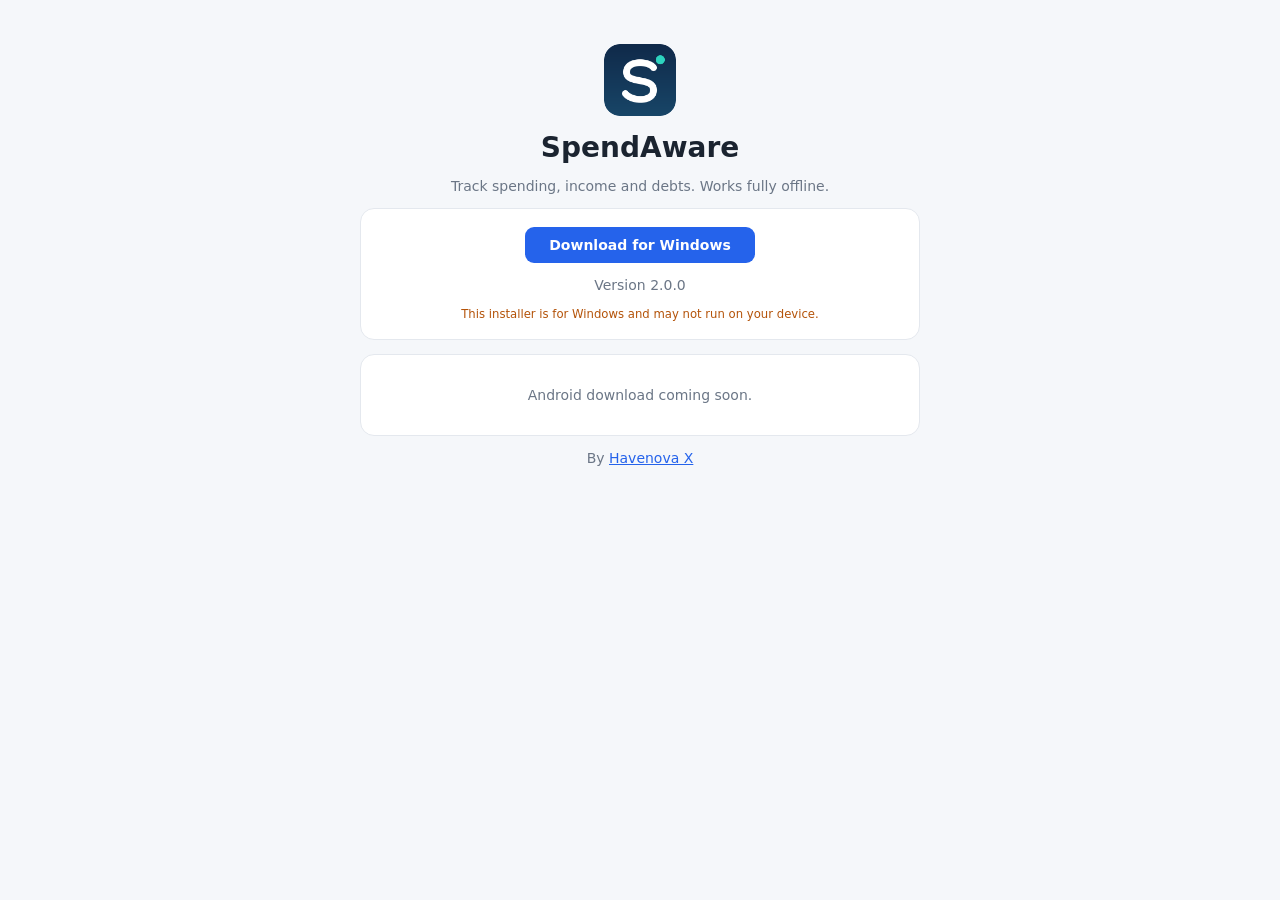
==== index.html @ 2018c2ad "Add files via upload" ====
<!doctype html><html lang="en"><meta charset="utf-8"><meta name="viewport" content="width=device-width,initial-scale=1"><title>SpendAware</title><link rel="icon" href="icon.png">
<style>body{margin:0;font:14px system-ui,"Segoe UI",sans-serif;background:#f5f7fa;color:#1b2430}main{max-width:560px;margin:0 auto;padding:44px 20px;text-align:center}img{width:72px;border-radius:16px}h1{margin:12px 0 4px}p{color:#6b7686}.c{background:#fff;border:1px solid #e4e8ee;border-radius:14px;padding:18px;margin:14px 0}a{color:#2563eb}a.b{display:inline-block;background:#2563eb;color:#fff;text-decoration:none;padding:10px 24px;border-radius:9px;font-weight:600}a.s{padding:6px 14px;font-size:12px;background:#fff;color:#1b2430;border:1px solid #e4e8ee}small{display:block;margin-top:8px;color:#b45309}</style>
<main><img src="icon.png" alt=""><h1>SpendAware</h1><p>Track spending, income and debts. Works fully offline.</p><div id="d"></div><p>By <a href="https://Havenovax.name.ng">Havenova X</a></p></main>
<script>(async()=>{const and=/Android/i.test(navigator.userAgent),win=/Windows/i.test(navigator.userAgent);let L={};try{L=await(await fetch('latest.json')).json()}catch(e){}let M={};try{M=await(await fetch('mobile.json')).json()}catch(e){}
const pc=L.url?`<a class="b ${and?'s':''}" href="${L.url}">Download for Windows</a><p>Version ${L.version}</p>${and?'<small>This is a PC installer and may not work on your phone.</small>':win?'':'<small>This installer is for Windows and may not run on your device.</small>'}`:'<p>Windows download coming soon.</p>';
const an=M.url?`<a class="b ${and?'':'s'}" href="${M.url}">Download for Android</a><p>Version ${M.version}</p>${and?'':'<small>This is an Android app and will not run on a PC.</small>'}`:'<p>Android download coming soon.</p>';
d.innerHTML=and?`<div class="c">${an}</div><div class="c">${pc}</div>`:`<div class="c">${pc}</div><div class="c">${an}</div>`})()</script></html>
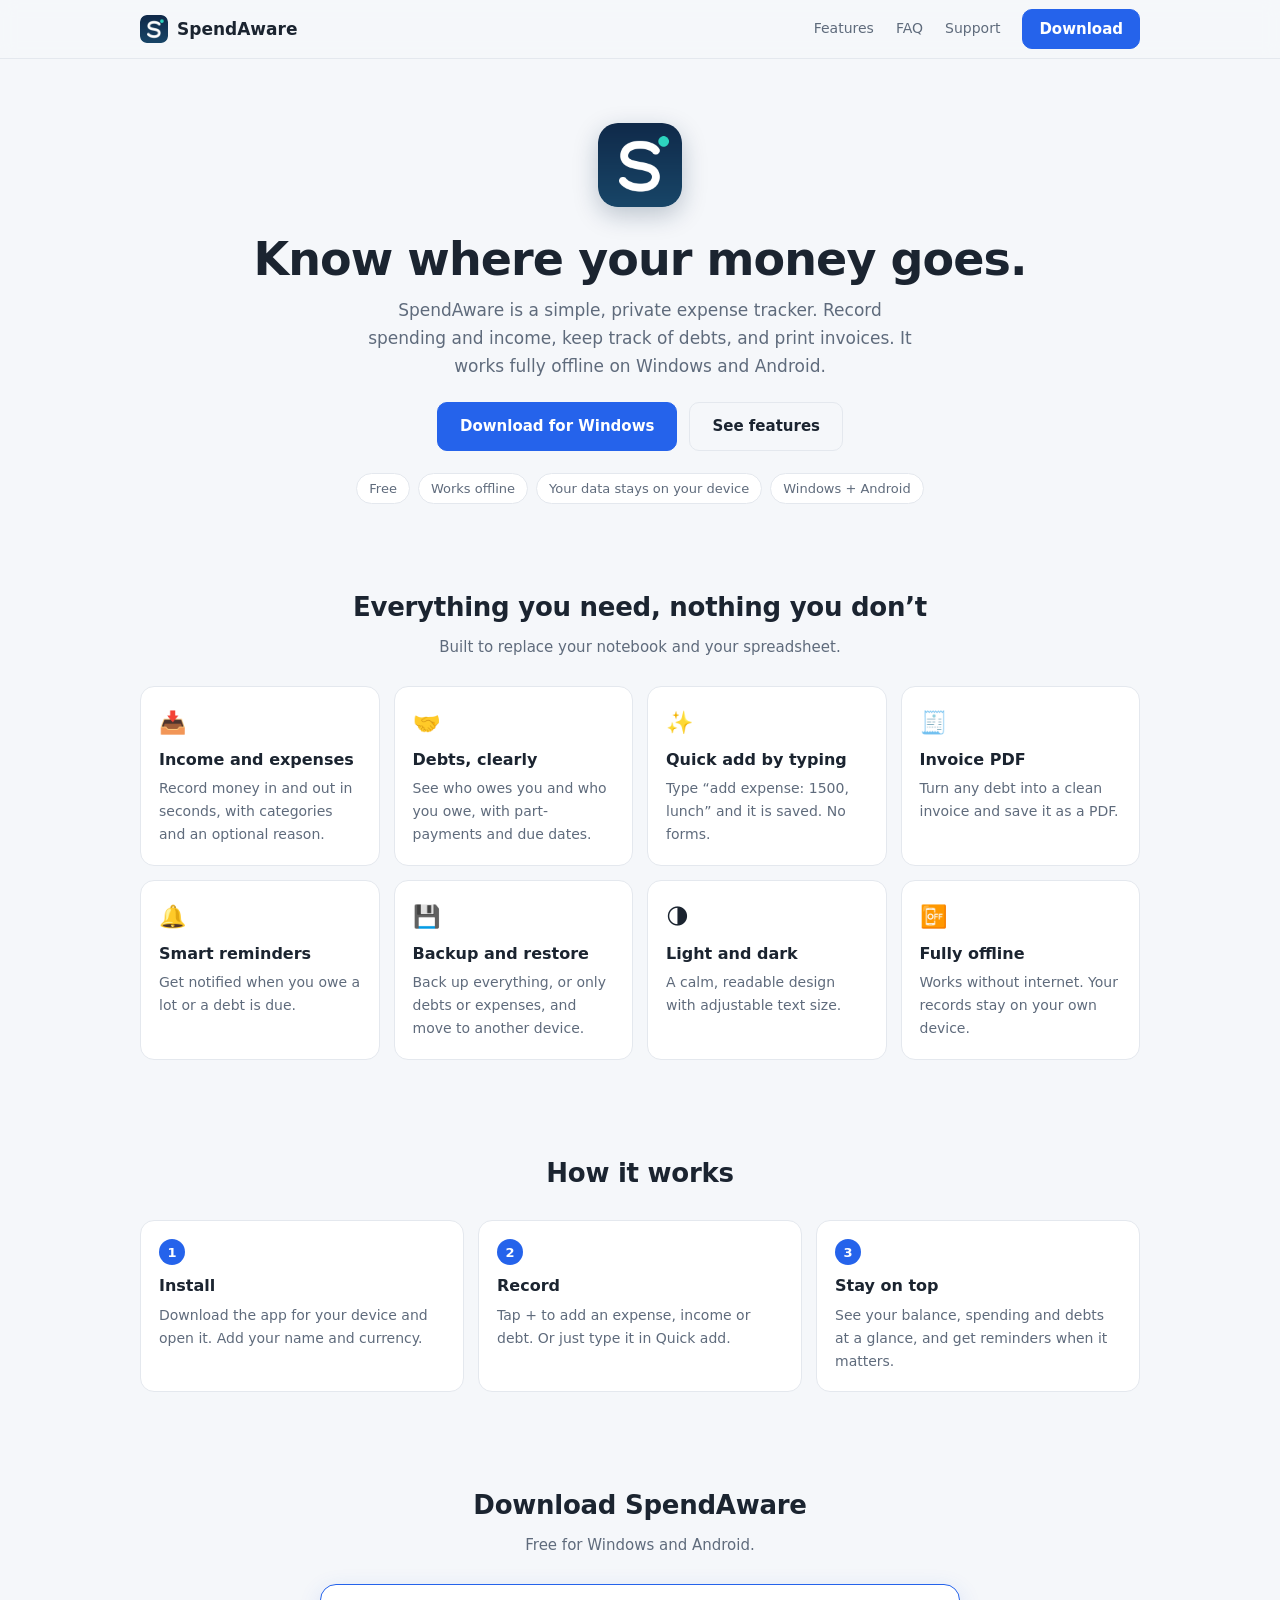
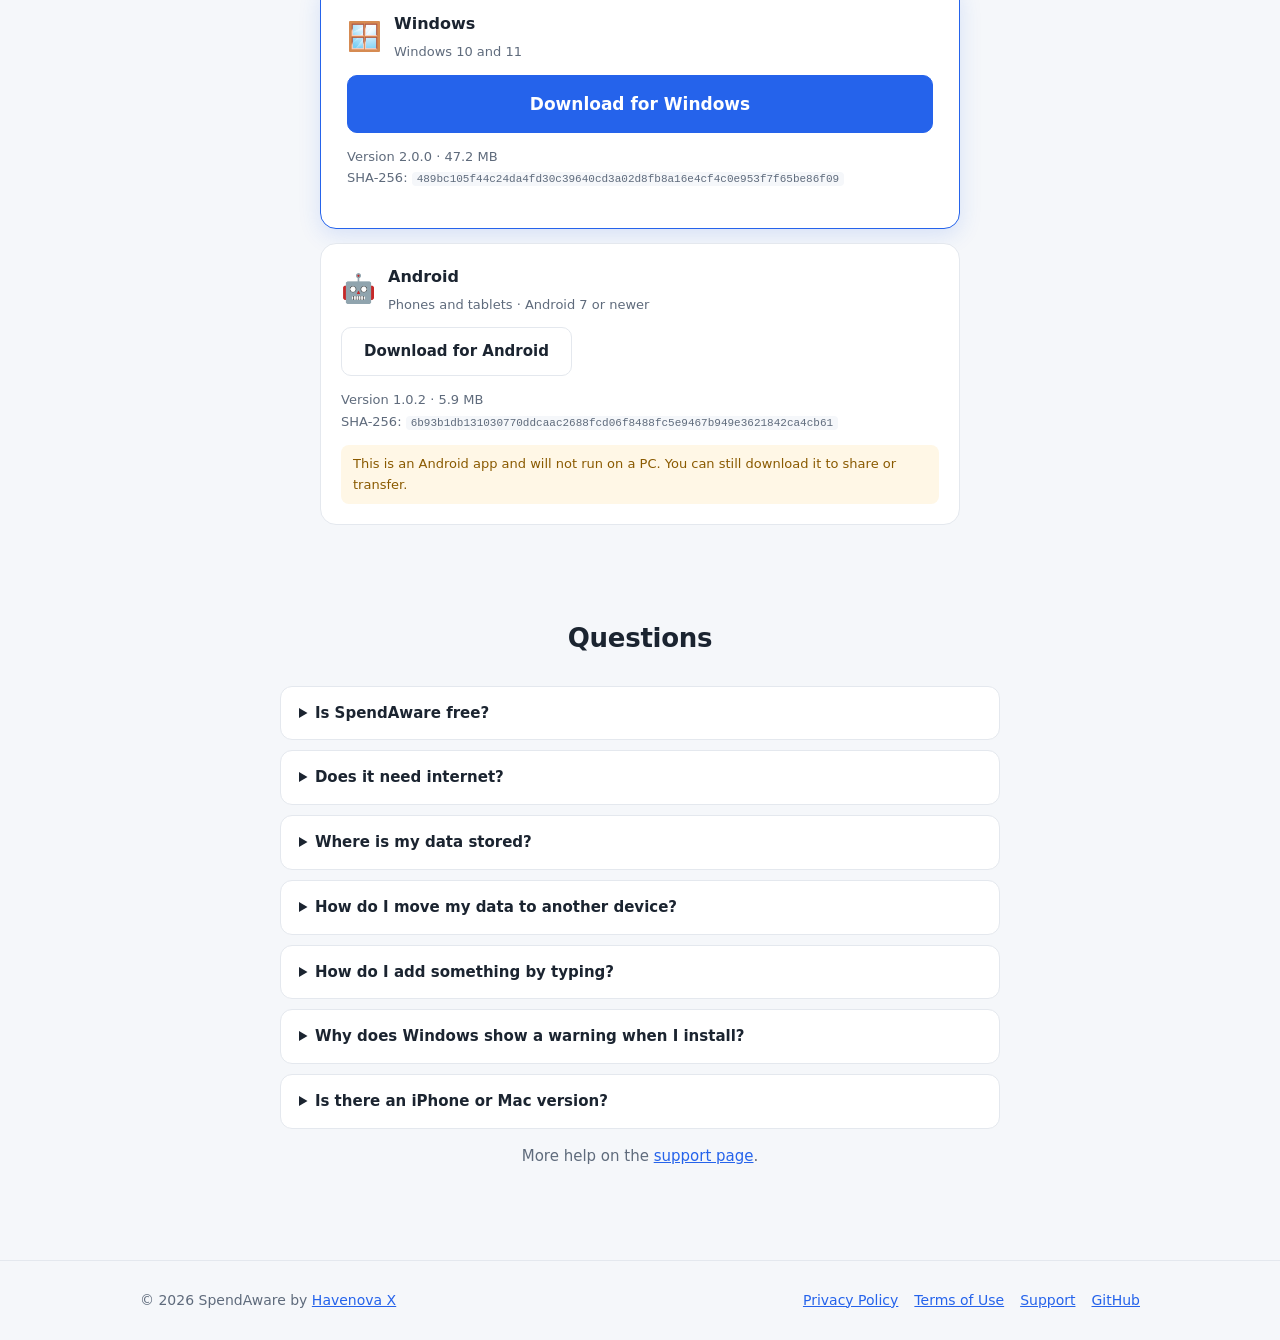
==== commit 4dd1b21f: "Add files via upload" ====
--- a/index.html
+++ b/index.html
@@ -1,7 +1,21 @@
-<!doctype html><html lang="en"><meta charset="utf-8"><meta name="viewport" content="width=device-width,initial-scale=1"><title>SpendAware</title><link rel="icon" href="icon.png">
-<style>body{margin:0;font:14px system-ui,"Segoe UI",sans-serif;background:#f5f7fa;color:#1b2430}main{max-width:560px;margin:0 auto;padding:44px 20px;text-align:center}img{width:72px;border-radius:16px}h1{margin:12px 0 4px}p{color:#6b7686}.c{background:#fff;border:1px solid #e4e8ee;border-radius:14px;padding:18px;margin:14px 0}a{color:#2563eb}a.b{display:inline-block;background:#2563eb;color:#fff;text-decoration:none;padding:10px 24px;border-radius:9px;font-weight:600}a.s{padding:6px 14px;font-size:12px;background:#fff;color:#1b2430;border:1px solid #e4e8ee}small{display:block;margin-top:8px;color:#b45309}</style>
-<main><img src="icon.png" alt=""><h1>SpendAware</h1><p>Track spending, income and debts. Works fully offline.</p><div id="d"></div><p>By <a href="https://Havenovax.name.ng">Havenova X</a></p></main>
-<script>(async()=>{const and=/Android/i.test(navigator.userAgent),win=/Windows/i.test(navigator.userAgent);let L={};try{L=await(await fetch('latest.json')).json()}catch(e){}let M={};try{M=await(await fetch('mobile.json')).json()}catch(e){}
-const pc=L.url?`<a class="b ${and?'s':''}" href="${L.url}">Download for Windows</a><p>Version ${L.version}</p>${and?'<small>This is a PC installer and may not work on your phone.</small>':win?'':'<small>This installer is for Windows and may not run on your device.</small>'}`:'<p>Windows download coming soon.</p>';
-const an=M.url?`<a class="b ${and?'':'s'}" href="${M.url}">Download for Android</a><p>Version ${M.version}</p>${and?'':'<small>This is an Android app and will not run on a PC.</small>'}`:'<p>Android download coming soon.</p>';
-d.innerHTML=and?`<div class="c">${an}</div><div class="c">${pc}</div>`:`<div class="c">${pc}</div><div class="c">${an}</div>`})()</script></html>
+<!doctype html>
+<html lang="en"><head><meta charset="utf-8"><meta name="viewport" content="width=device-width,initial-scale=1">
+<title>SpendAware: Simple Offline Expense and Debt Tracker for Windows and Android</title><meta name="description" content="SpendAware is a free, private expense tracker with debts, income, invoices and reminders. Works fully offline on Windows and Android."><link rel="canonical" href="https://havenova-x.github.io/spendaware/">
+<meta name="robots" content="index,follow"><meta name="theme-color" content="#102a4a"><meta name="author" content="Havenova X">
+<meta property="og:type" content="website"><meta property="og:site_name" content="SpendAware"><meta property="og:title" content="SpendAware: Simple Offline Expense and Debt Tracker for Windows and Android"><meta property="og:description" content="SpendAware is a free, private expense tracker with debts, income, invoices and reminders. Works fully offline on Windows and Android."><meta property="og:url" content="https://havenova-x.github.io/spendaware/"><meta property="og:image" content="https://havenova-x.github.io/spendaware/og.png"><meta property="og:image:width" content="1200"><meta property="og:image:height" content="630">
+<meta name="twitter:card" content="summary_large_image"><meta name="twitter:title" content="SpendAware: Simple Offline Expense and Debt Tracker for Windows and Android"><meta name="twitter:description" content="SpendAware is a free, private expense tracker with debts, income, invoices and reminders. Works fully offline on Windows and Android."><meta name="twitter:image" content="https://havenova-x.github.io/spendaware/og.png">
+<link rel="icon" href="favicon.svg" type="image/svg+xml"><link rel="icon" href="favicon.ico" sizes="any"><link rel="apple-touch-icon" href="apple-touch-icon.png"><link rel="manifest" href="site.webmanifest"><link rel="stylesheet" href="style.css"><script type="application/ld+json">{"@context": "https://schema.org", "@type": "SoftwareApplication", "name": "SpendAware", "applicationCategory": "FinanceApplication", "operatingSystem": "Windows, Android", "description": "Offline expense, income and debt tracker.", "offers": {"@type": "Offer", "price": "0", "priceCurrency": "USD"}, "publisher": {"@type": "Organization", "name": "Havenova X", "url": "https://Havenovax.name.ng"}, "url": "https://havenova-x.github.io/spendaware/"}</script></head><body>
+<header><div class="w nv"><a class="lg" href="./"><img src="icon.png" alt="">SpendAware</a><a class="l h" href="./#features">Features</a><a class="l h" href="./#faq">FAQ</a><a class="l h" href="support.html">Support</a><a class="btn" style="padding:7px 16px" href="./#download">Download</a></div></header>
+<main><div class="w hero"><img src="icon.png" alt="SpendAware logo"><h1>Know where your money goes.</h1><p>SpendAware is a simple, private expense tracker. Record spending and income, keep track of debts, and print invoices. It works fully offline on Windows and Android.</p><div class="cta"><a class="btn" id="hb" href="#download">Download free</a><a class="btn sec" href="#features">See features</a></div><div class="pills"><span>Free</span><span>Works offline</span><span>Your data stays on your device</span><span>Windows + Android</span></div></div>
+<section id="features"><div class="w"><div class="hd"><h2>Everything you need, nothing you don’t</h2><div class="m">Built to replace your notebook and your spreadsheet.</div></div><div class="g"><div class="c"><div class="i">📥</div><h3>Income and expenses</h3><p>Record money in and out in seconds, with categories and an optional reason.</p></div><div class="c"><div class="i">🤝</div><h3>Debts, clearly</h3><p>See who owes you and who you owe, with part-payments and due dates.</p></div><div class="c"><div class="i">✨</div><h3>Quick add by typing</h3><p>Type “add expense: 1500, lunch” and it is saved. No forms.</p></div><div class="c"><div class="i">🧾</div><h3>Invoice PDF</h3><p>Turn any debt into a clean invoice and save it as a PDF.</p></div><div class="c"><div class="i">🔔</div><h3>Smart reminders</h3><p>Get notified when you owe a lot or a debt is due.</p></div><div class="c"><div class="i">💾</div><h3>Backup and restore</h3><p>Back up everything, or only debts or expenses, and move to another device.</p></div><div class="c"><div class="i">🌗</div><h3>Light and dark</h3><p>A calm, readable design with adjustable text size.</p></div><div class="c"><div class="i">📴</div><h3>Fully offline</h3><p>Works without internet. Your records stay on your own device.</p></div></div></div></section>
+<section><div class="w"><div class="hd"><h2>How it works</h2></div><div class="g st"><div class="c"><h3>Install</h3><p>Download the app for your device and open it. Add your name and currency.</p></div><div class="c"><h3>Record</h3><p>Tap + to add an expense, income or debt. Or just type it in Quick add.</p></div><div class="c"><h3>Stay on top</h3><p>See your balance, spending and debts at a glance, and get reminders when it matters.</p></div></div></div></section>
+<section id="download"><div class="w"><div class="hd"><h2>Download SpendAware</h2><div class="m">Free for Windows and Android.</div></div><div class="dls" id="d"><div class="dl"><p class="m">Loading downloads…</p></div></div></div></section>
+<section id="faq"><div class="w" style="max-width:760px"><div class="hd"><h2>Questions</h2></div><details><summary>Is SpendAware free?</summary><p>Yes. You can download and use SpendAware for free on Windows and Android.</p></details><details><summary>Does it need internet?</summary><p>No. Everything works offline. The app only goes online briefly to check for announcements.</p></details><details><summary>Where is my data stored?</summary><p>Only on your own phone or PC. We do not have an account system and cannot see your records.</p></details><details><summary>How do I move my data to another device?</summary><p>Open Settings, choose Backup, and save the .spendaware file. On the other device, open that file or choose Restore.</p></details><details><summary>How do I add something by typing?</summary><p>Open Quick add and type, for example: add expense: 1000, lunch. You can also use add income, add debt or add owe. The reason is optional.</p></details><details><summary>Why does Windows show a warning when I install?</summary><p>New apps without a paid certificate can trigger SmartScreen. Choose More info, then Run anyway. You can verify the download with the SHA-256 code shown in the download section.</p></details><details><summary>Is there an iPhone or Mac version?</summary><p>Not yet. SpendAware is available for Windows and Android.</p></details><p class="m" style="text-align:center">More help on the <a href="support.html">support page</a>.</p></div></section></main><script>(async()=>{const g=async u=>{try{return await(await fetch(u,{cache:'no-store'})).json()}catch(e){return{}}};
+const[L,M]=await Promise.all([g('latest.json'),g('mobile.json')]);const ua=navigator.userAgent,an=/Android/i.test(ua),ios=/iPhone|iPad|iPod/i.test(ua),win=/Windows/i.test(ua),mac=/Macintosh/i.test(ua)&&!ios;
+const mb=n=>n?' · '+(n/1048576).toFixed(1)+' MB':'';
+const card=(ic,t,sub,o,bt,warn,big)=>`<div class="dl ${big?'big':''}"><div class="dh"><span class="di">${ic}</span><div><h3>${t}</h3><div class="m sm">${sub}</div></div></div>${o.url?`<a class="btn ${big?'':'sec'}" href="${o.url}">${bt}</a><p class="m sm">Version ${o.version}${mb(o.size)}${o.sha256?`<br>SHA-256: <code>${o.sha256}</code>`:''}</p>`:'<p class="m">Coming soon.</p>'}${warn?`<div class="warn">${warn}</div>`:''}</div>`;
+const A=card('🤖','Android','Phones and tablets · Android 7 or newer',M,'Download for Android',an?'':'This is an Android app and will not run on a PC. You can still download it to share or transfer.',an);
+const P=card('🪟','Windows','Windows 10 and 11',L,'Download for Windows',(an||ios||mac)?'This installer is for Windows PCs and will not run on your '+(an?'phone':mac?'Mac':'device')+'. You can still download it for later.':'',!an);
+d.innerHTML=an?A+P:P+A+(ios?'<div class="warn">iPhone and iPad are not supported yet.</div>':'');
+const b=document.getElementById('hb'),u=an?M.url:L.url;if(u){b.href=u;b.textContent=an?'Download for Android':'Download for Windows'}})()</script>
+<footer><div class="w ft"><div>© 2026 SpendAware by <a href="https://Havenovax.name.ng" rel="noopener">Havenova X</a></div><nav><a href="privacy.html">Privacy Policy</a><a href="terms.html">Terms of Use</a><a href="support.html">Support</a><a href="https://github.com/Havenova-x/spendaware" rel="noopener">GitHub</a></nav></div></footer></body></html>
--- a/style.css
+++ b/style.css
@@ -0,0 +1,22 @@
+*{box-sizing:border-box}html{scroll-behavior:smooth}:root{--bg:#f5f7fa;--card:#fff;--tx:#1b2430;--mut:#5f6b7c;--bd:#e4e8ee;--ac:#2563eb;--nv:#102a4a;--tl:#0d9488}
+@media(prefers-color-scheme:dark){:root{--bg:#0f141b;--card:#171e28;--tx:#e6ebf2;--mut:#9aa6b8;--bd:#263142;--ac:#5b8cff}}
+body{margin:0;font:15px/1.65 Inter,"Segoe UI",system-ui,-apple-system,Roboto,sans-serif;background:var(--bg);color:var(--tx)}
+a{color:var(--ac)}.w{max-width:1040px;margin:0 auto;padding:0 20px}
+header{position:sticky;top:0;z-index:9;background:color-mix(in srgb,var(--bg) 88%,transparent);backdrop-filter:blur(8px);border-bottom:1px solid var(--bd)}
+.nv{display:flex;align-items:center;gap:22px;height:58px}.lg{display:flex;align-items:center;gap:9px;font-weight:700;font-size:17px;color:var(--tx);text-decoration:none;margin-right:auto}.lg img{width:28px;height:28px;border-radius:7px}
+.nv a.l{color:var(--mut);text-decoration:none;font-size:14px}.nv a.l:hover{color:var(--tx)}
+.btn{display:inline-block;background:var(--ac);color:#fff;text-decoration:none;font-weight:600;padding:11px 22px;border-radius:10px;border:1px solid var(--ac)}.btn.sec{background:transparent;color:var(--tx);border-color:var(--bd)}.btn:hover{filter:brightness(.95)}
+.hero{text-align:center;padding:64px 0 36px}.hero img{width:84px;height:84px;border-radius:20px;box-shadow:0 8px 24px rgba(16,42,74,.25)}
+h1{font-size:clamp(28px,5vw,46px);line-height:1.15;margin:18px 0 10px;letter-spacing:-.02em}h2{font-size:26px;margin:0 0 6px;letter-spacing:-.01em}h3{margin:0 0 4px;font-size:16px}
+.m{color:var(--mut)}.sm{font-size:13px}.hero p{max-width:560px;margin:0 auto 22px;color:var(--mut);font-size:17px}.cta{display:flex;gap:12px;justify-content:center;flex-wrap:wrap}
+.pills{display:flex;gap:8px;justify-content:center;flex-wrap:wrap;margin-top:22px}.pills span{font-size:13px;background:var(--card);border:1px solid var(--bd);border-radius:20px;padding:4px 12px;color:var(--mut)}
+section{padding:46px 0}.hd{text-align:center;margin-bottom:26px}
+.g{display:grid;grid-template-columns:repeat(auto-fit,minmax(230px,1fr));gap:14px}.c{background:var(--card);border:1px solid var(--bd);border-radius:14px;padding:18px}.c .i{font-size:22px;margin-bottom:6px}.c p{margin:0;color:var(--mut);font-size:14px}
+.st{counter-reset:s}.st .c:before{counter-increment:s;content:counter(s);display:inline-grid;place-items:center;width:26px;height:26px;border-radius:50%;background:var(--ac);color:#fff;font-weight:700;font-size:13px;margin-bottom:8px}
+.dls{display:flex;flex-direction:column;gap:14px;max-width:640px;margin:0 auto}.dl{background:var(--card);border:1px solid var(--bd);border-radius:16px;padding:20px}.dl.big{border-color:var(--ac);box-shadow:0 6px 22px rgba(37,99,235,.15);padding:26px}.dl.big .btn{font-size:17px;padding:14px 30px;display:block;text-align:center}
+.dh{display:flex;gap:12px;align-items:center;margin-bottom:12px}.di{font-size:28px}.warn{background:#fff7e6;color:#8a5a00;border-radius:8px;padding:8px 12px;font-size:13px;margin:12px 0 0}
+code{font-size:11px;word-break:break-all;background:var(--bg);padding:1px 5px;border-radius:4px}
+details{background:var(--card);border:1px solid var(--bd);border-radius:12px;padding:14px 18px;margin-bottom:10px}summary{cursor:pointer;font-weight:600}details p{margin:10px 0 0;color:var(--mut)}
+footer{border-top:1px solid var(--bd);padding:28px 0;margin-top:30px;color:var(--mut);font-size:14px}.ft{display:flex;gap:18px;flex-wrap:wrap;justify-content:space-between;align-items:center}.ft nav{display:flex;gap:16px;flex-wrap:wrap}
+.doc{max-width:760px;padding:40px 20px}.doc h1{font-size:34px}.doc h2{font-size:19px;margin:28px 0 6px}.doc li{margin-bottom:5px}
+@media(max-width:640px){.nv a.l.h{display:none}.hero{padding-top:40px}}
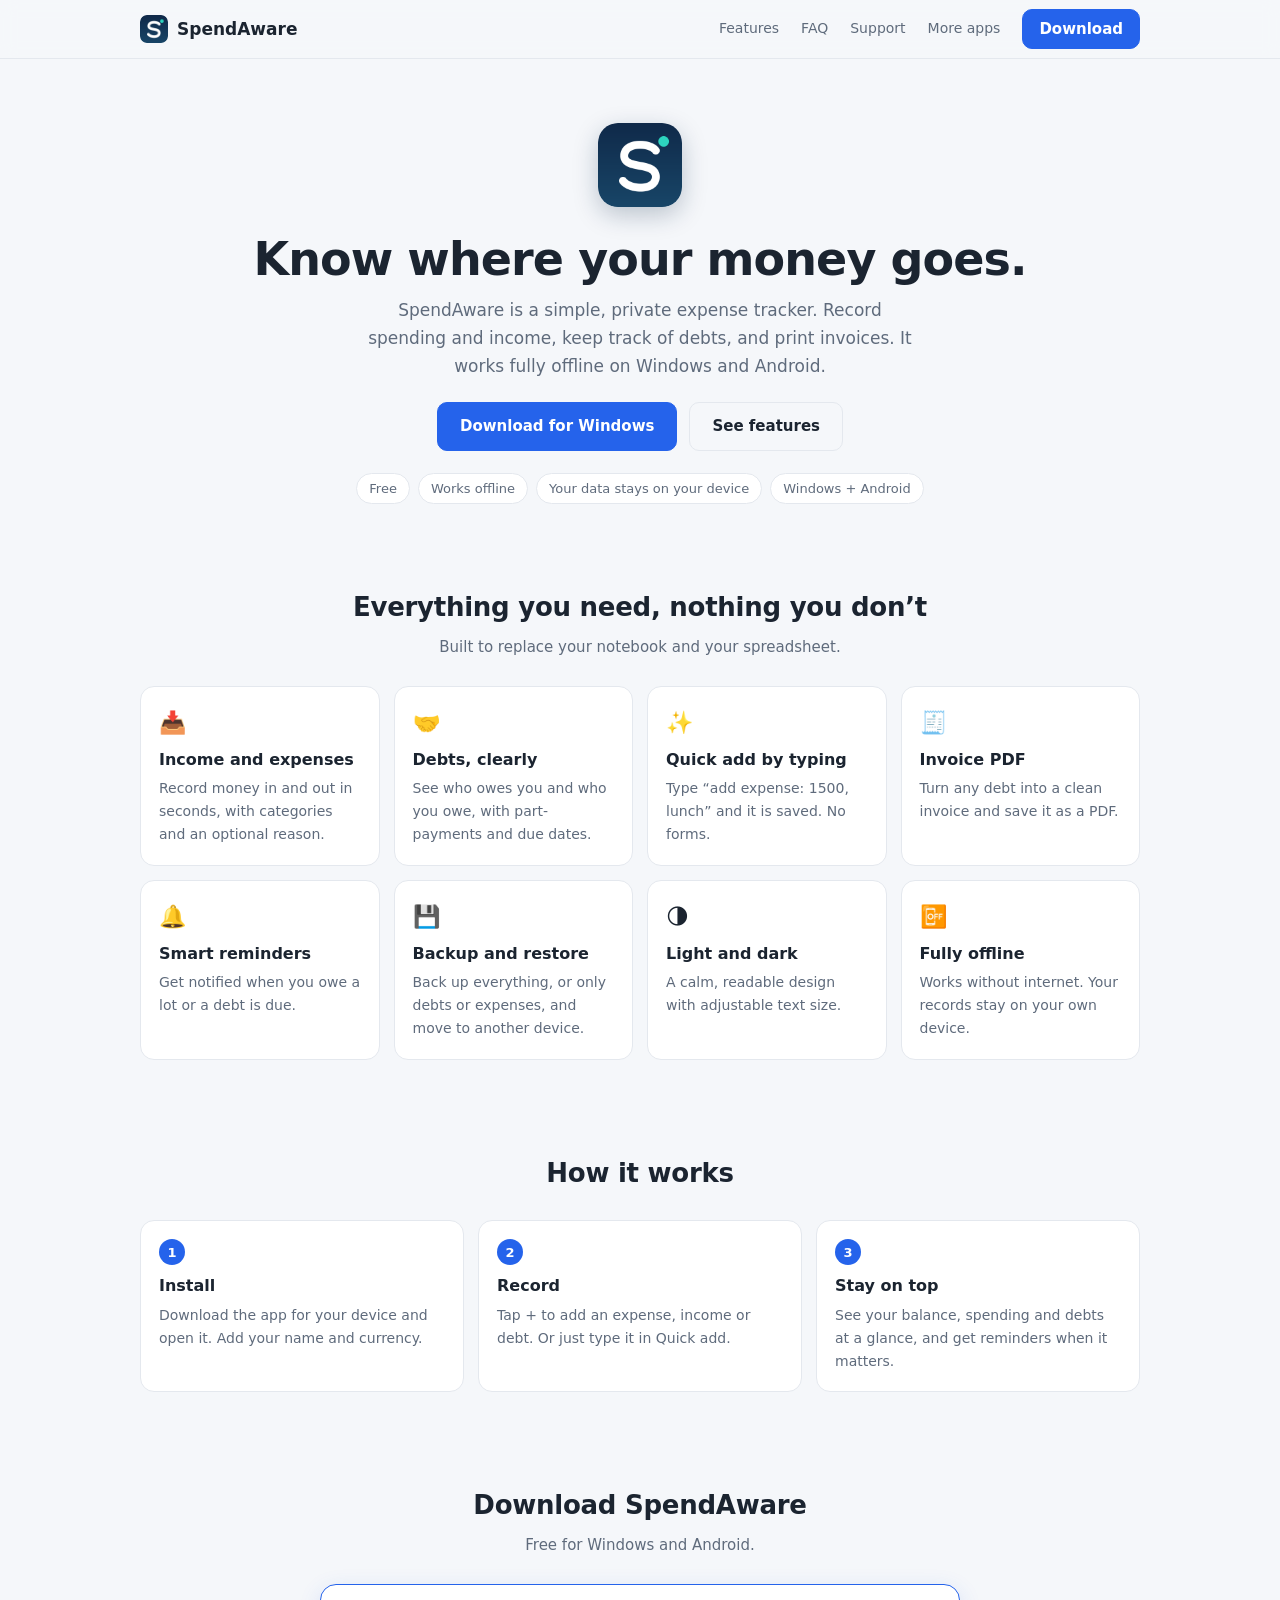
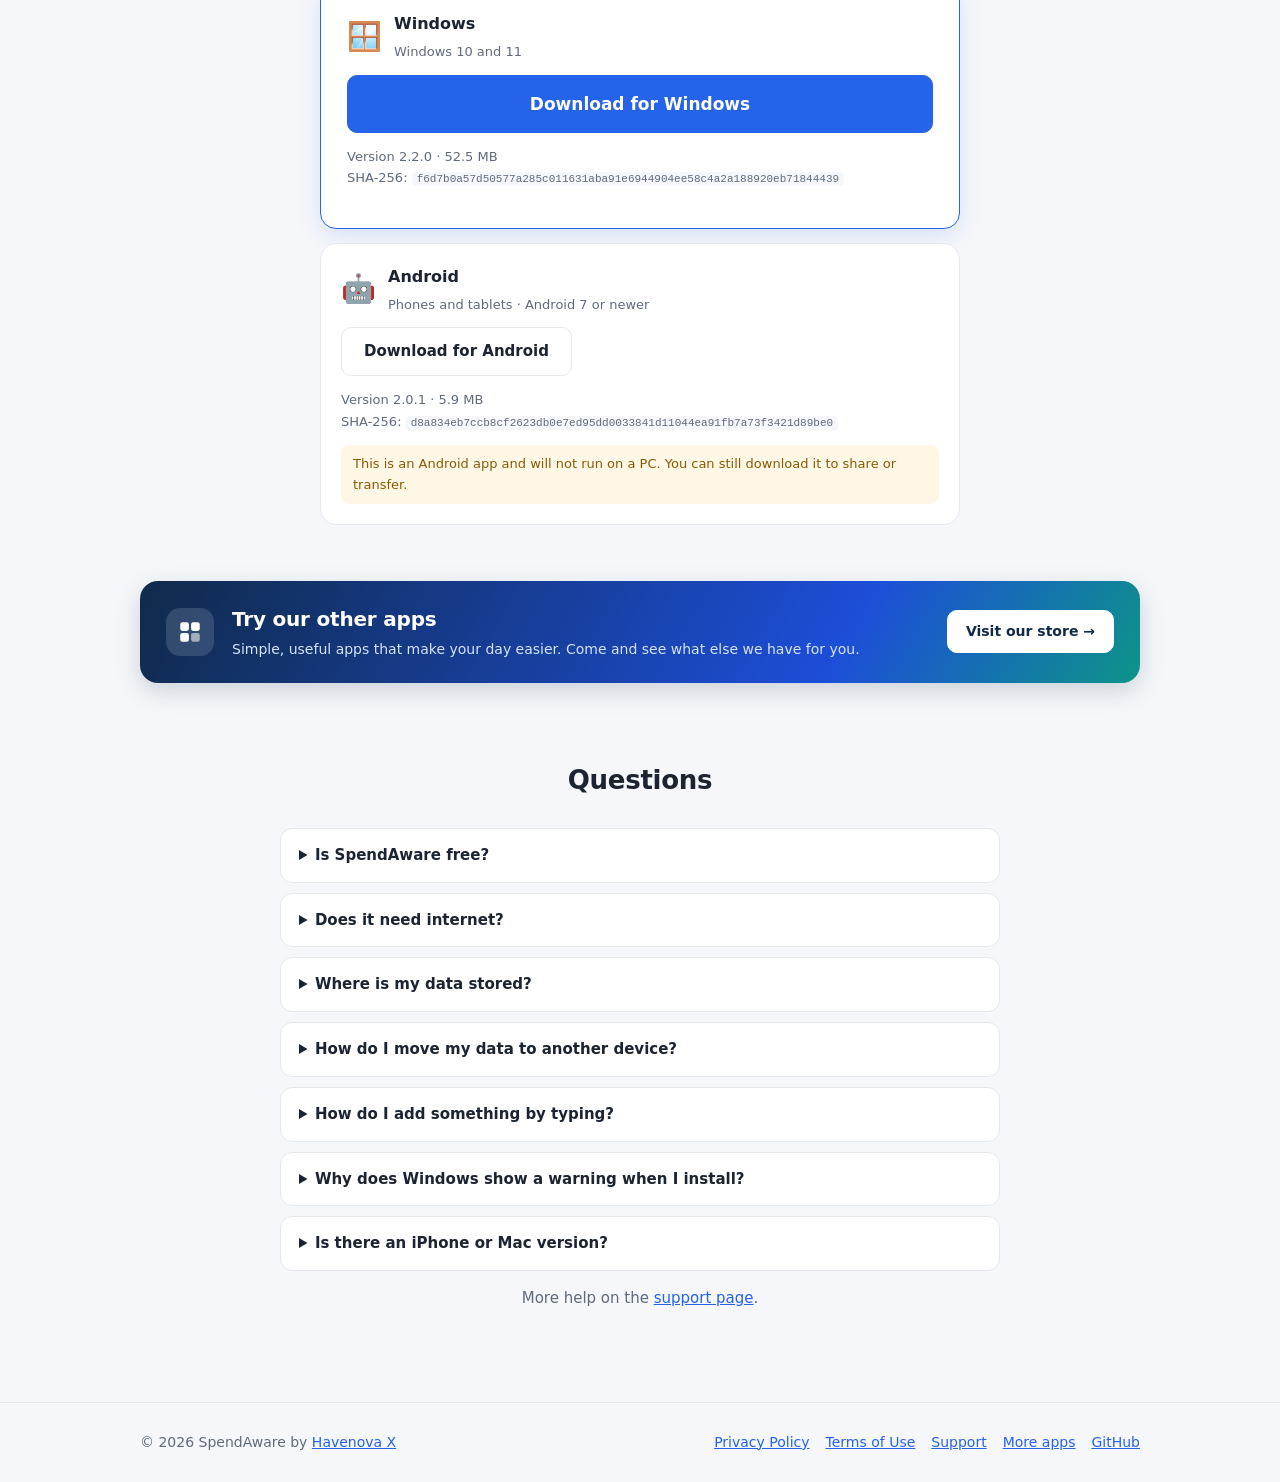
==== commit 61a3b104: "Add files via upload" ====
--- a/index.html
+++ b/index.html
@@ -5,12 +5,13 @@
 <meta property="og:type" content="website"><meta property="og:site_name" content="SpendAware"><meta property="og:title" content="SpendAware: Simple Offline Expense and Debt Tracker for Windows and Android"><meta property="og:description" content="SpendAware is a free, private expense tracker with debts, income, invoices and reminders. Works fully offline on Windows and Android."><meta property="og:url" content="https://havenova-x.github.io/spendaware/"><meta property="og:image" content="https://havenova-x.github.io/spendaware/og.png"><meta property="og:image:width" content="1200"><meta property="og:image:height" content="630">
 <meta name="twitter:card" content="summary_large_image"><meta name="twitter:title" content="SpendAware: Simple Offline Expense and Debt Tracker for Windows and Android"><meta name="twitter:description" content="SpendAware is a free, private expense tracker with debts, income, invoices and reminders. Works fully offline on Windows and Android."><meta name="twitter:image" content="https://havenova-x.github.io/spendaware/og.png">
 <link rel="icon" href="favicon.svg" type="image/svg+xml"><link rel="icon" href="favicon.ico" sizes="any"><link rel="apple-touch-icon" href="apple-touch-icon.png"><link rel="manifest" href="site.webmanifest"><link rel="stylesheet" href="style.css"><script type="application/ld+json">{"@context": "https://schema.org", "@type": "SoftwareApplication", "name": "SpendAware", "applicationCategory": "FinanceApplication", "operatingSystem": "Windows, Android", "description": "Offline expense, income and debt tracker.", "offers": {"@type": "Offer", "price": "0", "priceCurrency": "USD"}, "publisher": {"@type": "Organization", "name": "Havenova X", "url": "https://Havenovax.name.ng"}, "url": "https://havenova-x.github.io/spendaware/"}</script></head><body>
-<header><div class="w nv"><a class="lg" href="./"><img src="icon.png" alt="">SpendAware</a><a class="l h" href="./#features">Features</a><a class="l h" href="./#faq">FAQ</a><a class="l h" href="support.html">Support</a><a class="btn" style="padding:7px 16px" href="./#download">Download</a></div></header>
+<header><div class="w nv"><a class="lg" href="./"><img src="icon.png" alt="">SpendAware</a><a class="l h" href="./#features">Features</a><a class="l h" href="./#faq">FAQ</a><a class="l h" href="support.html">Support</a><a class="l h" href="https://www.havenovax.name.ng/store" rel="noopener">More apps</a><a class="btn" style="padding:7px 16px" href="./#download">Download</a></div></header>
 <main><div class="w hero"><img src="icon.png" alt="SpendAware logo"><h1>Know where your money goes.</h1><p>SpendAware is a simple, private expense tracker. Record spending and income, keep track of debts, and print invoices. It works fully offline on Windows and Android.</p><div class="cta"><a class="btn" id="hb" href="#download">Download free</a><a class="btn sec" href="#features">See features</a></div><div class="pills"><span>Free</span><span>Works offline</span><span>Your data stays on your device</span><span>Windows + Android</span></div></div>
 <section id="features"><div class="w"><div class="hd"><h2>Everything you need, nothing you don’t</h2><div class="m">Built to replace your notebook and your spreadsheet.</div></div><div class="g"><div class="c"><div class="i">📥</div><h3>Income and expenses</h3><p>Record money in and out in seconds, with categories and an optional reason.</p></div><div class="c"><div class="i">🤝</div><h3>Debts, clearly</h3><p>See who owes you and who you owe, with part-payments and due dates.</p></div><div class="c"><div class="i">✨</div><h3>Quick add by typing</h3><p>Type “add expense: 1500, lunch” and it is saved. No forms.</p></div><div class="c"><div class="i">🧾</div><h3>Invoice PDF</h3><p>Turn any debt into a clean invoice and save it as a PDF.</p></div><div class="c"><div class="i">🔔</div><h3>Smart reminders</h3><p>Get notified when you owe a lot or a debt is due.</p></div><div class="c"><div class="i">💾</div><h3>Backup and restore</h3><p>Back up everything, or only debts or expenses, and move to another device.</p></div><div class="c"><div class="i">🌗</div><h3>Light and dark</h3><p>A calm, readable design with adjustable text size.</p></div><div class="c"><div class="i">📴</div><h3>Fully offline</h3><p>Works without internet. Your records stay on your own device.</p></div></div></div></section>
 <section><div class="w"><div class="hd"><h2>How it works</h2></div><div class="g st"><div class="c"><h3>Install</h3><p>Download the app for your device and open it. Add your name and currency.</p></div><div class="c"><h3>Record</h3><p>Tap + to add an expense, income or debt. Or just type it in Quick add.</p></div><div class="c"><h3>Stay on top</h3><p>See your balance, spending and debts at a glance, and get reminders when it matters.</p></div></div></div></section>
 <section id="download"><div class="w"><div class="hd"><h2>Download SpendAware</h2><div class="m">Free for Windows and Android.</div></div><div class="dls" id="d"><div class="dl"><p class="m">Loading downloads…</p></div></div></div></section>
-<section id="faq"><div class="w" style="max-width:760px"><div class="hd"><h2>Questions</h2></div><details><summary>Is SpendAware free?</summary><p>Yes. You can download and use SpendAware for free on Windows and Android.</p></details><details><summary>Does it need internet?</summary><p>No. Everything works offline. The app only goes online briefly to check for announcements.</p></details><details><summary>Where is my data stored?</summary><p>Only on your own phone or PC. We do not have an account system and cannot see your records.</p></details><details><summary>How do I move my data to another device?</summary><p>Open Settings, choose Backup, and save the .spendaware file. On the other device, open that file or choose Restore.</p></details><details><summary>How do I add something by typing?</summary><p>Open Quick add and type, for example: add expense: 1000, lunch. You can also use add income, add debt or add owe. The reason is optional.</p></details><details><summary>Why does Windows show a warning when I install?</summary><p>New apps without a paid certificate can trigger SmartScreen. Choose More info, then Run anyway. You can verify the download with the SHA-256 code shown in the download section.</p></details><details><summary>Is there an iPhone or Mac version?</summary><p>Not yet. SpendAware is available for Windows and Android.</p></details><p class="m" style="text-align:center">More help on the <a href="support.html">support page</a>.</p></div></section></main><script>(async()=>{const g=async u=>{try{return await(await fetch(u,{cache:'no-store'})).json()}catch(e){return{}}};
+<section class="more-s"><div class="w"><div class="more"><div class="mi"><svg viewBox="0 0 24 24" width="26" height="26" fill="currentColor" aria-hidden="true"><rect x="3" y="3" width="8" height="8" rx="2"/><rect x="13" y="3" width="8" height="8" rx="2"/><rect x="3" y="13" width="8" height="8" rx="2"/><rect x="13" y="13" width="8" height="8" rx="2" opacity=".55"/></svg></div><div class="mt"><h2>Try our other apps</h2><p>Simple, useful apps that make your day easier. Come and see what else we have for you.</p></div><a class="btn sm" href="https://www.havenovax.name.ng/store" rel="noopener">Visit our store <span aria-hidden="true">→</span></a></div></div></section>
+<section id="faq"><div class="w" style="max-width:760px"><div class="hd"><h2>Questions</h2></div><details><summary>Is SpendAware free?</summary><p>Yes. SpendAware is free on Windows and Android. The Android app shows ads, and you can watch an optional short video to earn coins for extra tools.</p></details><details><summary>Does it need internet?</summary><p>No. Everything works offline. The app only goes online to check for announcements and, on Android, to load ads.</p></details><details><summary>Where is my data stored?</summary><p>Only on your own phone or PC. We do not have an account system and cannot see your records.</p></details><details><summary>How do I move my data to another device?</summary><p>Open Settings, choose Backup, and save the .spendaware file. On the other device, open that file or choose Restore.</p></details><details><summary>How do I add something by typing?</summary><p>Open Quick add and type, for example: add expense: 1000, lunch. You can also use add income, add debt or add owe. The reason is optional.</p></details><details><summary>Why does Windows show a warning when I install?</summary><p>New apps without a paid certificate can trigger SmartScreen. Choose More info, then Run anyway. You can verify the download with the SHA-256 code shown in the download section.</p></details><details><summary>Is there an iPhone or Mac version?</summary><p>Not yet. SpendAware is available for Windows and Android.</p></details><p class="m" style="text-align:center">More help on the <a href="support.html">support page</a>.</p></div></section></main><script>(async()=>{const g=async u=>{try{return await(await fetch(u,{cache:'no-store'})).json()}catch(e){return{}}};
 const[L,M]=await Promise.all([g('latest.json'),g('mobile.json')]);const ua=navigator.userAgent,an=/Android/i.test(ua),ios=/iPhone|iPad|iPod/i.test(ua),win=/Windows/i.test(ua),mac=/Macintosh/i.test(ua)&&!ios;
 const mb=n=>n?' · '+(n/1048576).toFixed(1)+' MB':'';
 const card=(ic,t,sub,o,bt,warn,big)=>`<div class="dl ${big?'big':''}"><div class="dh"><span class="di">${ic}</span><div><h3>${t}</h3><div class="m sm">${sub}</div></div></div>${o.url?`<a class="btn ${big?'':'sec'}" href="${o.url}">${bt}</a><p class="m sm">Version ${o.version}${mb(o.size)}${o.sha256?`<br>SHA-256: <code>${o.sha256}</code>`:''}</p>`:'<p class="m">Coming soon.</p>'}${warn?`<div class="warn">${warn}</div>`:''}</div>`;
@@ -18,4 +19,4 @@
 const P=card('🪟','Windows','Windows 10 and 11',L,'Download for Windows',(an||ios||mac)?'This installer is for Windows PCs and will not run on your '+(an?'phone':mac?'Mac':'device')+'. You can still download it for later.':'',!an);
 d.innerHTML=an?A+P:P+A+(ios?'<div class="warn">iPhone and iPad are not supported yet.</div>':'');
 const b=document.getElementById('hb'),u=an?M.url:L.url;if(u){b.href=u;b.textContent=an?'Download for Android':'Download for Windows'}})()</script>
-<footer><div class="w ft"><div>© 2026 SpendAware by <a href="https://Havenovax.name.ng" rel="noopener">Havenova X</a></div><nav><a href="privacy.html">Privacy Policy</a><a href="terms.html">Terms of Use</a><a href="support.html">Support</a><a href="https://github.com/Havenova-x/spendaware" rel="noopener">GitHub</a></nav></div></footer></body></html>+<footer><div class="w ft"><div>© 2026 SpendAware by <a href="https://Havenovax.name.ng" rel="noopener">Havenova X</a></div><nav><a href="privacy.html">Privacy Policy</a><a href="terms.html">Terms of Use</a><a href="support.html">Support</a><a href="https://www.havenovax.name.ng/store" rel="noopener">More apps</a><a href="https://github.com/Havenova-x/spendaware" rel="noopener">GitHub</a></nav></div></footer></body></html>
--- a/style.css
+++ b/style.css
@@ -19,4 +19,5 @@
 details{background:var(--card);border:1px solid var(--bd);border-radius:12px;padding:14px 18px;margin-bottom:10px}summary{cursor:pointer;font-weight:600}details p{margin:10px 0 0;color:var(--mut)}
 footer{border-top:1px solid var(--bd);padding:28px 0;margin-top:30px;color:var(--mut);font-size:14px}.ft{display:flex;gap:18px;flex-wrap:wrap;justify-content:space-between;align-items:center}.ft nav{display:flex;gap:16px;flex-wrap:wrap}
 .doc{max-width:760px;padding:40px 20px}.doc h1{font-size:34px}.doc h2{font-size:19px;margin:28px 0 6px}.doc li{margin-bottom:5px}
-@media(max-width:640px){.nv a.l.h{display:none}.hero{padding-top:40px}}+@media(max-width:640px){.nv a.l.h{display:none}.hero{padding-top:40px}}
+.more-s{padding:10px 0 30px}.more{display:flex;align-items:center;gap:18px;flex-wrap:wrap;background:linear-gradient(120deg,#102a4a,#1d4ed8 70%,#0d9488);color:#fff;border-radius:18px;padding:22px 26px;box-shadow:0 8px 24px rgba(16,42,74,.18)}.more h2{font-size:20px;margin:0 0 2px;color:#fff}.more p{margin:0;color:#d5e3ff;font-size:14px}.mi{width:48px;height:48px;border-radius:14px;background:rgba(255,255,255,.14);display:grid;place-items:center;color:#fff}.mt{flex:1;min-width:220px}.btn.sm{background:#fff;color:#102a4a;border-color:#fff;padding:9px 18px;font-size:14px}
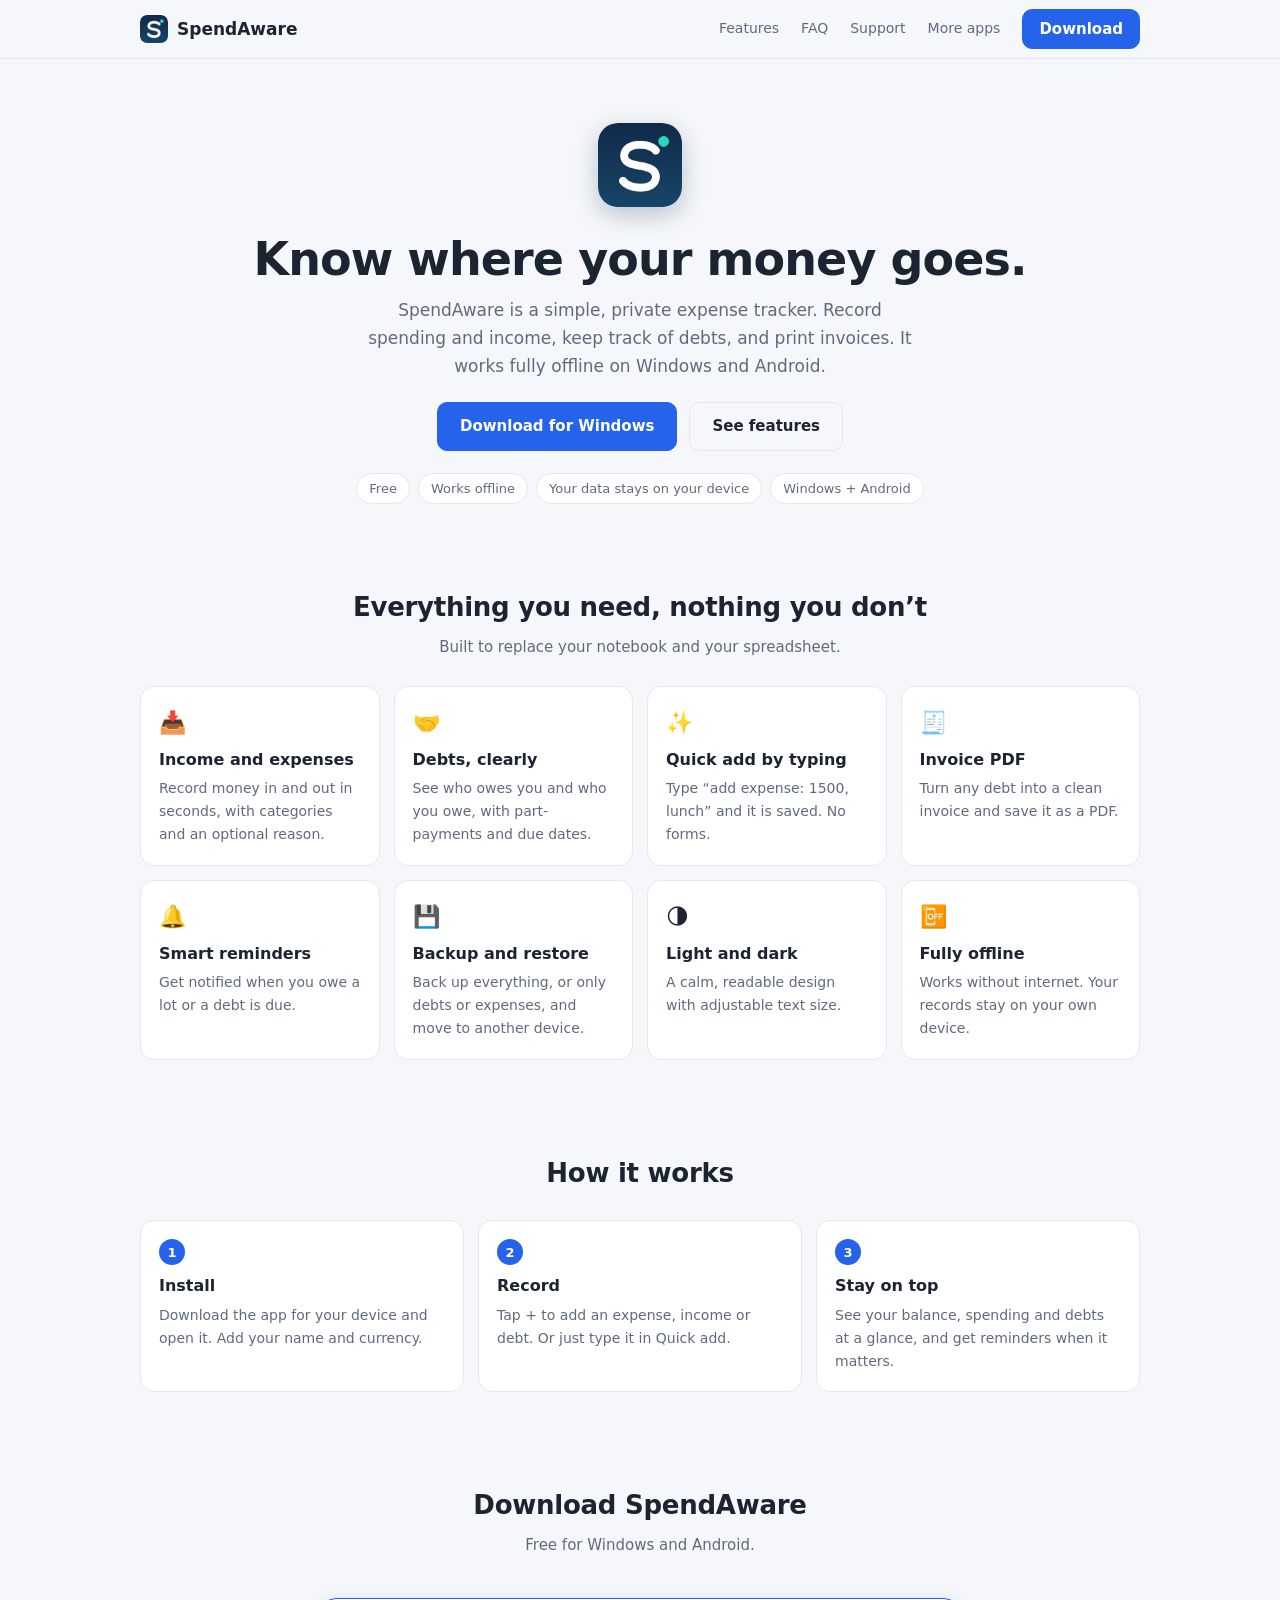
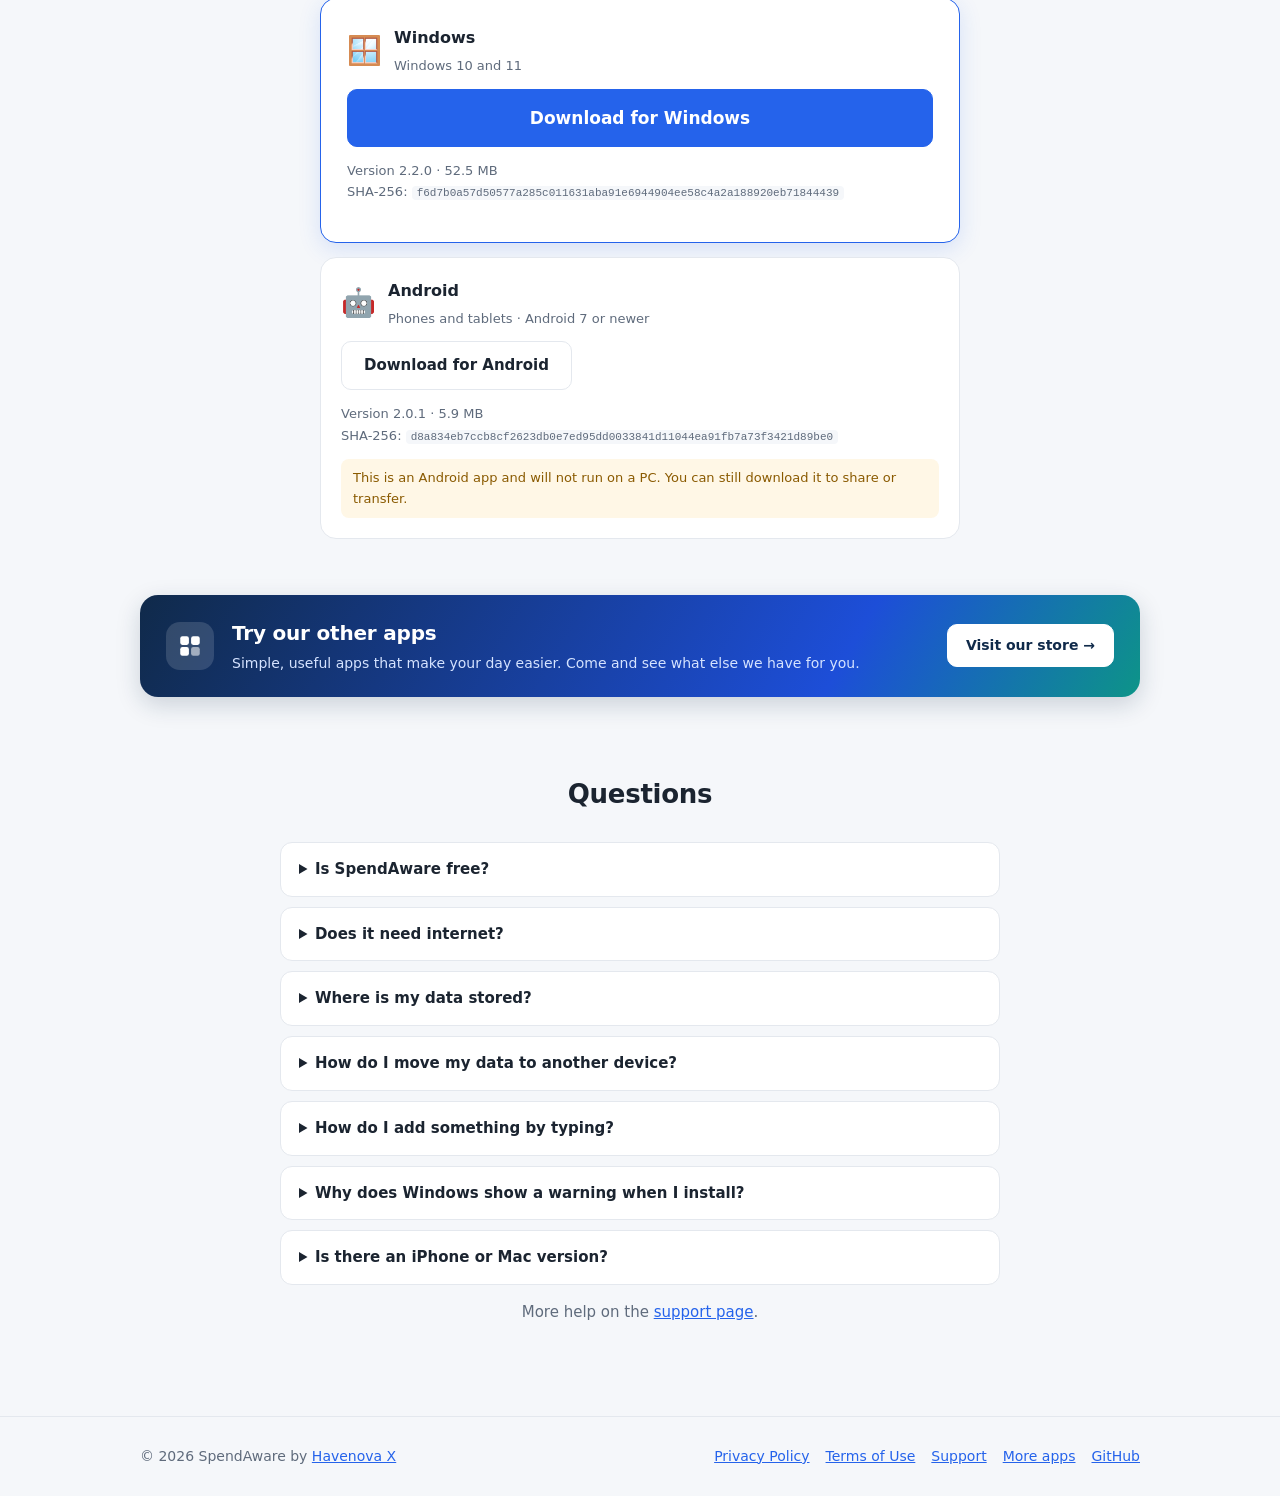
==== commit 91231073: "Add files via upload" ====
--- a/index.html
+++ b/index.html
@@ -9,7 +9,7 @@
 <main><div class="w hero"><img src="icon.png" alt="SpendAware logo"><h1>Know where your money goes.</h1><p>SpendAware is a simple, private expense tracker. Record spending and income, keep track of debts, and print invoices. It works fully offline on Windows and Android.</p><div class="cta"><a class="btn" id="hb" href="#download">Download free</a><a class="btn sec" href="#features">See features</a></div><div class="pills"><span>Free</span><span>Works offline</span><span>Your data stays on your device</span><span>Windows + Android</span></div></div>
 <section id="features"><div class="w"><div class="hd"><h2>Everything you need, nothing you don’t</h2><div class="m">Built to replace your notebook and your spreadsheet.</div></div><div class="g"><div class="c"><div class="i">📥</div><h3>Income and expenses</h3><p>Record money in and out in seconds, with categories and an optional reason.</p></div><div class="c"><div class="i">🤝</div><h3>Debts, clearly</h3><p>See who owes you and who you owe, with part-payments and due dates.</p></div><div class="c"><div class="i">✨</div><h3>Quick add by typing</h3><p>Type “add expense: 1500, lunch” and it is saved. No forms.</p></div><div class="c"><div class="i">🧾</div><h3>Invoice PDF</h3><p>Turn any debt into a clean invoice and save it as a PDF.</p></div><div class="c"><div class="i">🔔</div><h3>Smart reminders</h3><p>Get notified when you owe a lot or a debt is due.</p></div><div class="c"><div class="i">💾</div><h3>Backup and restore</h3><p>Back up everything, or only debts or expenses, and move to another device.</p></div><div class="c"><div class="i">🌗</div><h3>Light and dark</h3><p>A calm, readable design with adjustable text size.</p></div><div class="c"><div class="i">📴</div><h3>Fully offline</h3><p>Works without internet. Your records stay on your own device.</p></div></div></div></section>
 <section><div class="w"><div class="hd"><h2>How it works</h2></div><div class="g st"><div class="c"><h3>Install</h3><p>Download the app for your device and open it. Add your name and currency.</p></div><div class="c"><h3>Record</h3><p>Tap + to add an expense, income or debt. Or just type it in Quick add.</p></div><div class="c"><h3>Stay on top</h3><p>See your balance, spending and debts at a glance, and get reminders when it matters.</p></div></div></div></section>
-<section id="download"><div class="w"><div class="hd"><h2>Download SpendAware</h2><div class="m">Free for Windows and Android.</div></div><div class="dls" id="d"><div class="dl"><p class="m">Loading downloads…</p></div></div></div></section>
+<section id="download"><div class="w"><div class="hd"><h2>Download SpendAware</h2><div class="m">Free for Windows and Android.</div></div><div class="dls" id="ty" hidden></div><div class="dls" id="d"><div class="dl"><p class="m">Loading downloads…</p></div></div></div></section>
 <section class="more-s"><div class="w"><div class="more"><div class="mi"><svg viewBox="0 0 24 24" width="26" height="26" fill="currentColor" aria-hidden="true"><rect x="3" y="3" width="8" height="8" rx="2"/><rect x="13" y="3" width="8" height="8" rx="2"/><rect x="3" y="13" width="8" height="8" rx="2"/><rect x="13" y="13" width="8" height="8" rx="2" opacity=".55"/></svg></div><div class="mt"><h2>Try our other apps</h2><p>Simple, useful apps that make your day easier. Come and see what else we have for you.</p></div><a class="btn sm" href="https://www.havenovax.name.ng/store" rel="noopener">Visit our store <span aria-hidden="true">→</span></a></div></div></section>
 <section id="faq"><div class="w" style="max-width:760px"><div class="hd"><h2>Questions</h2></div><details><summary>Is SpendAware free?</summary><p>Yes. SpendAware is free on Windows and Android. The Android app shows ads, and you can watch an optional short video to earn coins for extra tools.</p></details><details><summary>Does it need internet?</summary><p>No. Everything works offline. The app only goes online to check for announcements and, on Android, to load ads.</p></details><details><summary>Where is my data stored?</summary><p>Only on your own phone or PC. We do not have an account system and cannot see your records.</p></details><details><summary>How do I move my data to another device?</summary><p>Open Settings, choose Backup, and save the .spendaware file. On the other device, open that file or choose Restore.</p></details><details><summary>How do I add something by typing?</summary><p>Open Quick add and type, for example: add expense: 1000, lunch. You can also use add income, add debt or add owe. The reason is optional.</p></details><details><summary>Why does Windows show a warning when I install?</summary><p>New apps without a paid certificate can trigger SmartScreen. Choose More info, then Run anyway. You can verify the download with the SHA-256 code shown in the download section.</p></details><details><summary>Is there an iPhone or Mac version?</summary><p>Not yet. SpendAware is available for Windows and Android.</p></details><p class="m" style="text-align:center">More help on the <a href="support.html">support page</a>.</p></div></section></main><script>(async()=>{const g=async u=>{try{return await(await fetch(u,{cache:'no-store'})).json()}catch(e){return{}}};
 const[L,M]=await Promise.all([g('latest.json'),g('mobile.json')]);const ua=navigator.userAgent,an=/Android/i.test(ua),ios=/iPhone|iPad|iPod/i.test(ua),win=/Windows/i.test(ua),mac=/Macintosh/i.test(ua)&&!ios;
@@ -19,4 +19,7 @@
 const P=card('🪟','Windows','Windows 10 and 11',L,'Download for Windows',(an||ios||mac)?'This installer is for Windows PCs and will not run on your '+(an?'phone':mac?'Mac':'device')+'. You can still download it for later.':'',!an);
 d.innerHTML=an?A+P:P+A+(ios?'<div class="warn">iPhone and iPad are not supported yet.</div>':'');
 const b=document.getElementById('hb'),u=an?M.url:L.url;if(u){b.href=u;b.textContent=an?'Download for Android':'Download for Windows'}})()</script>
+<script>document.addEventListener('click',e=>{const a=e.target.closest('a[href]');if(!a)return;const h=a.getAttribute('href')||'';if(!/\.(exe|apk)(\?|#|$)/i.test(h))return;const apk=/\.apk/i.test(h),t=document.getElementById('ty');
+t.innerHTML=`<div class="tyc"><div class="tyh"><svg viewBox="0 0 24 24" width="34" height="34" fill="none" stroke="currentColor" stroke-width="2" stroke-linecap="round" stroke-linejoin="round" aria-hidden="true"><circle cx="12" cy="12" r="10"/><path d="M8 12.5l3 3 5-6"/></svg><div><h3>Thank you for downloading SpendAware!</h3><div class="m sm">${apk?'Your download is starting. When it finishes, open the file to install. If your phone asks, allow installs from your browser.':'Your download is starting. When it finishes, open the file to install. If Windows shows a warning, choose More info, then Run anyway.'}</div></div></div><div class="more"><div class="mi"><svg viewBox="0 0 24 24" width="26" height="26" fill="currentColor" aria-hidden="true"><rect x="3" y="3" width="8" height="8" rx="2"/><rect x="13" y="3" width="8" height="8" rx="2"/><rect x="3" y="13" width="8" height="8" rx="2"/><rect x="13" y="13" width="8" height="8" rx="2" opacity=".55"/></svg></div><div class="mt"><h2>Try our other apps</h2><p>Simple, useful apps that make your day easier. Come and see what else we have for you.</p></div><a class="btn sm" href="https://www.havenovax.name.ng/store" rel="noopener">Visit our store <span aria-hidden="true">&rarr;</span></a></div></div>`;
+t.hidden=false;t.scrollIntoView({behavior:'smooth',block:'center'})});</script>
 <footer><div class="w ft"><div>© 2026 SpendAware by <a href="https://Havenovax.name.ng" rel="noopener">Havenova X</a></div><nav><a href="privacy.html">Privacy Policy</a><a href="terms.html">Terms of Use</a><a href="support.html">Support</a><a href="https://www.havenovax.name.ng/store" rel="noopener">More apps</a><a href="https://github.com/Havenova-x/spendaware" rel="noopener">GitHub</a></nav></div></footer></body></html>
--- a/style.css
+++ b/style.css
@@ -21,3 +21,5 @@
 .doc{max-width:760px;padding:40px 20px}.doc h1{font-size:34px}.doc h2{font-size:19px;margin:28px 0 6px}.doc li{margin-bottom:5px}
 @media(max-width:640px){.nv a.l.h{display:none}.hero{padding-top:40px}}
 .more-s{padding:10px 0 30px}.more{display:flex;align-items:center;gap:18px;flex-wrap:wrap;background:linear-gradient(120deg,#102a4a,#1d4ed8 70%,#0d9488);color:#fff;border-radius:18px;padding:22px 26px;box-shadow:0 8px 24px rgba(16,42,74,.18)}.more h2{font-size:20px;margin:0 0 2px;color:#fff}.more p{margin:0;color:#d5e3ff;font-size:14px}.mi{width:48px;height:48px;border-radius:14px;background:rgba(255,255,255,.14);display:grid;place-items:center;color:#fff}.mt{flex:1;min-width:220px}.btn.sm{background:#fff;color:#102a4a;border-color:#fff;padding:9px 18px;font-size:14px}
+
+#ty{margin-bottom:14px}.tyc{background:var(--card);border:1px solid var(--bd);border-radius:16px;padding:20px;display:flex;flex-direction:column;gap:16px}.tyh{display:flex;gap:12px;align-items:center}.tyh svg{color:#16a34a;flex:none}.tyc .more{box-shadow:none}
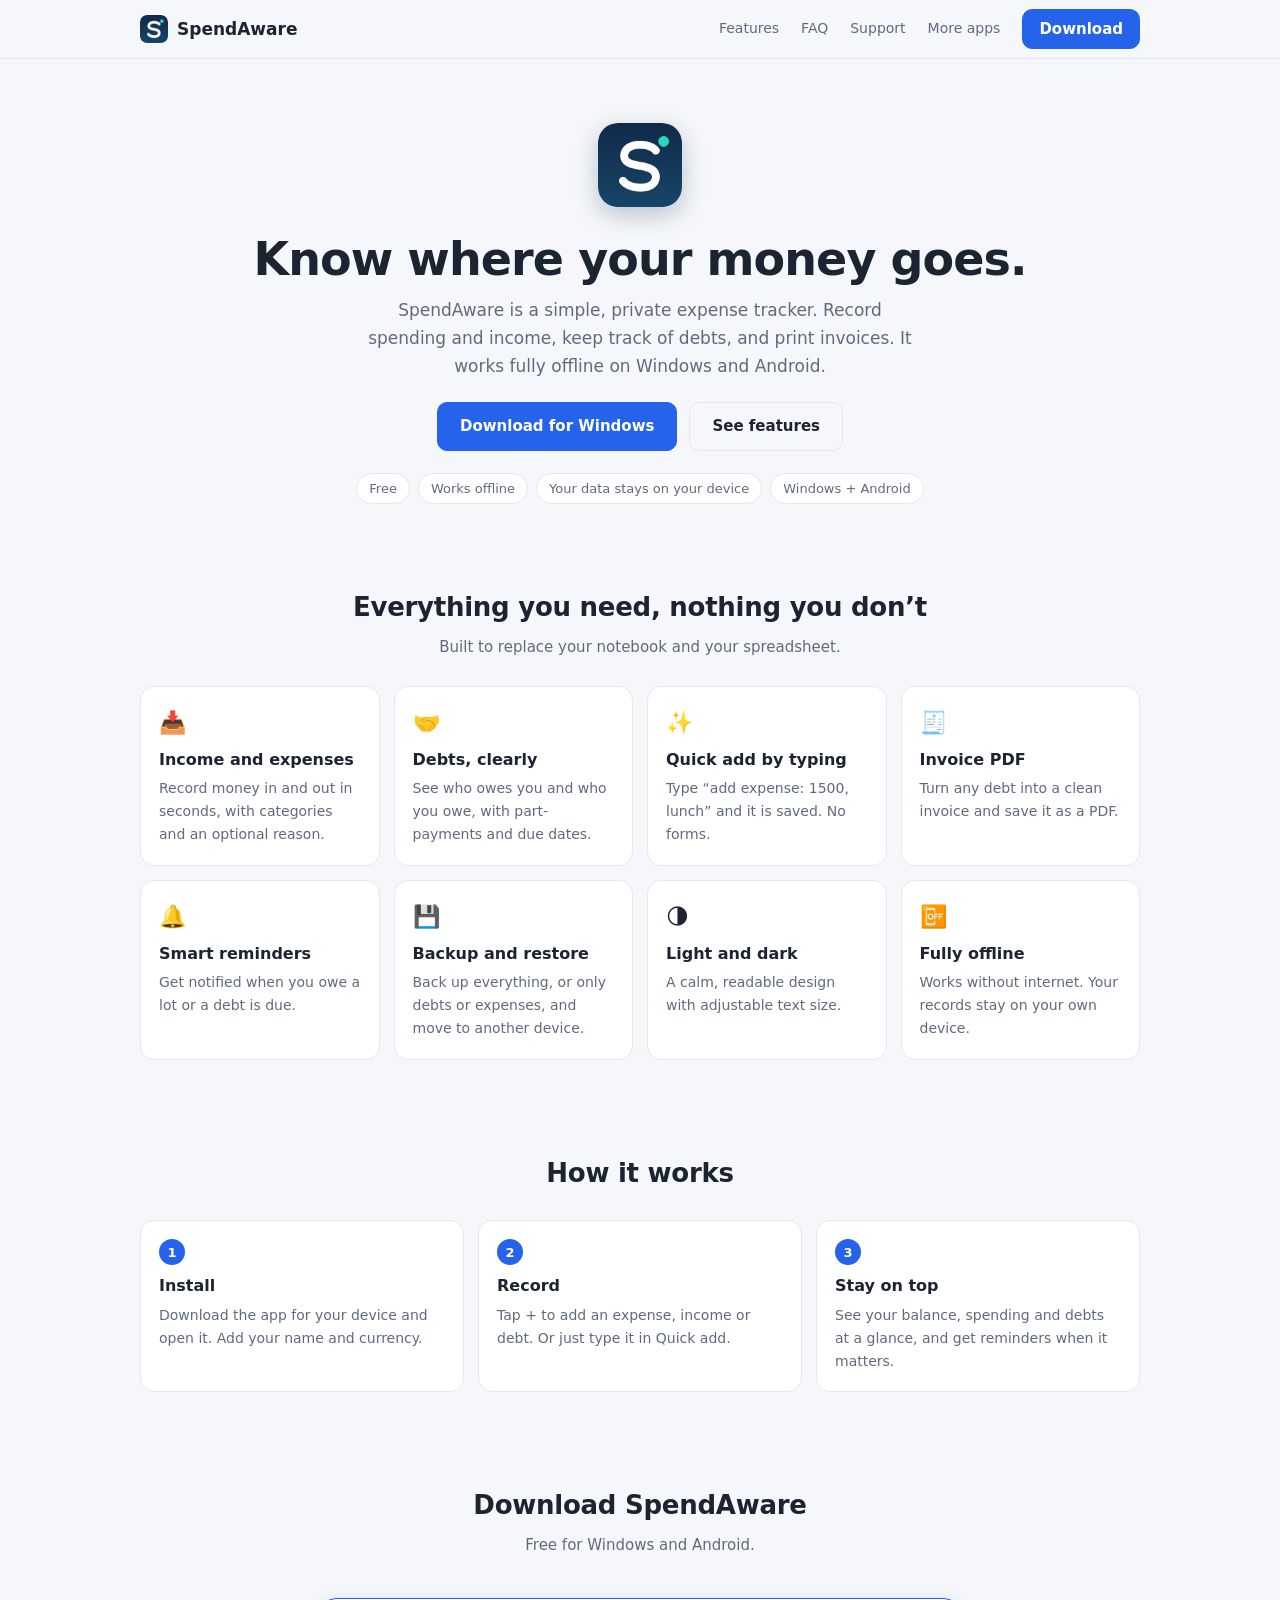
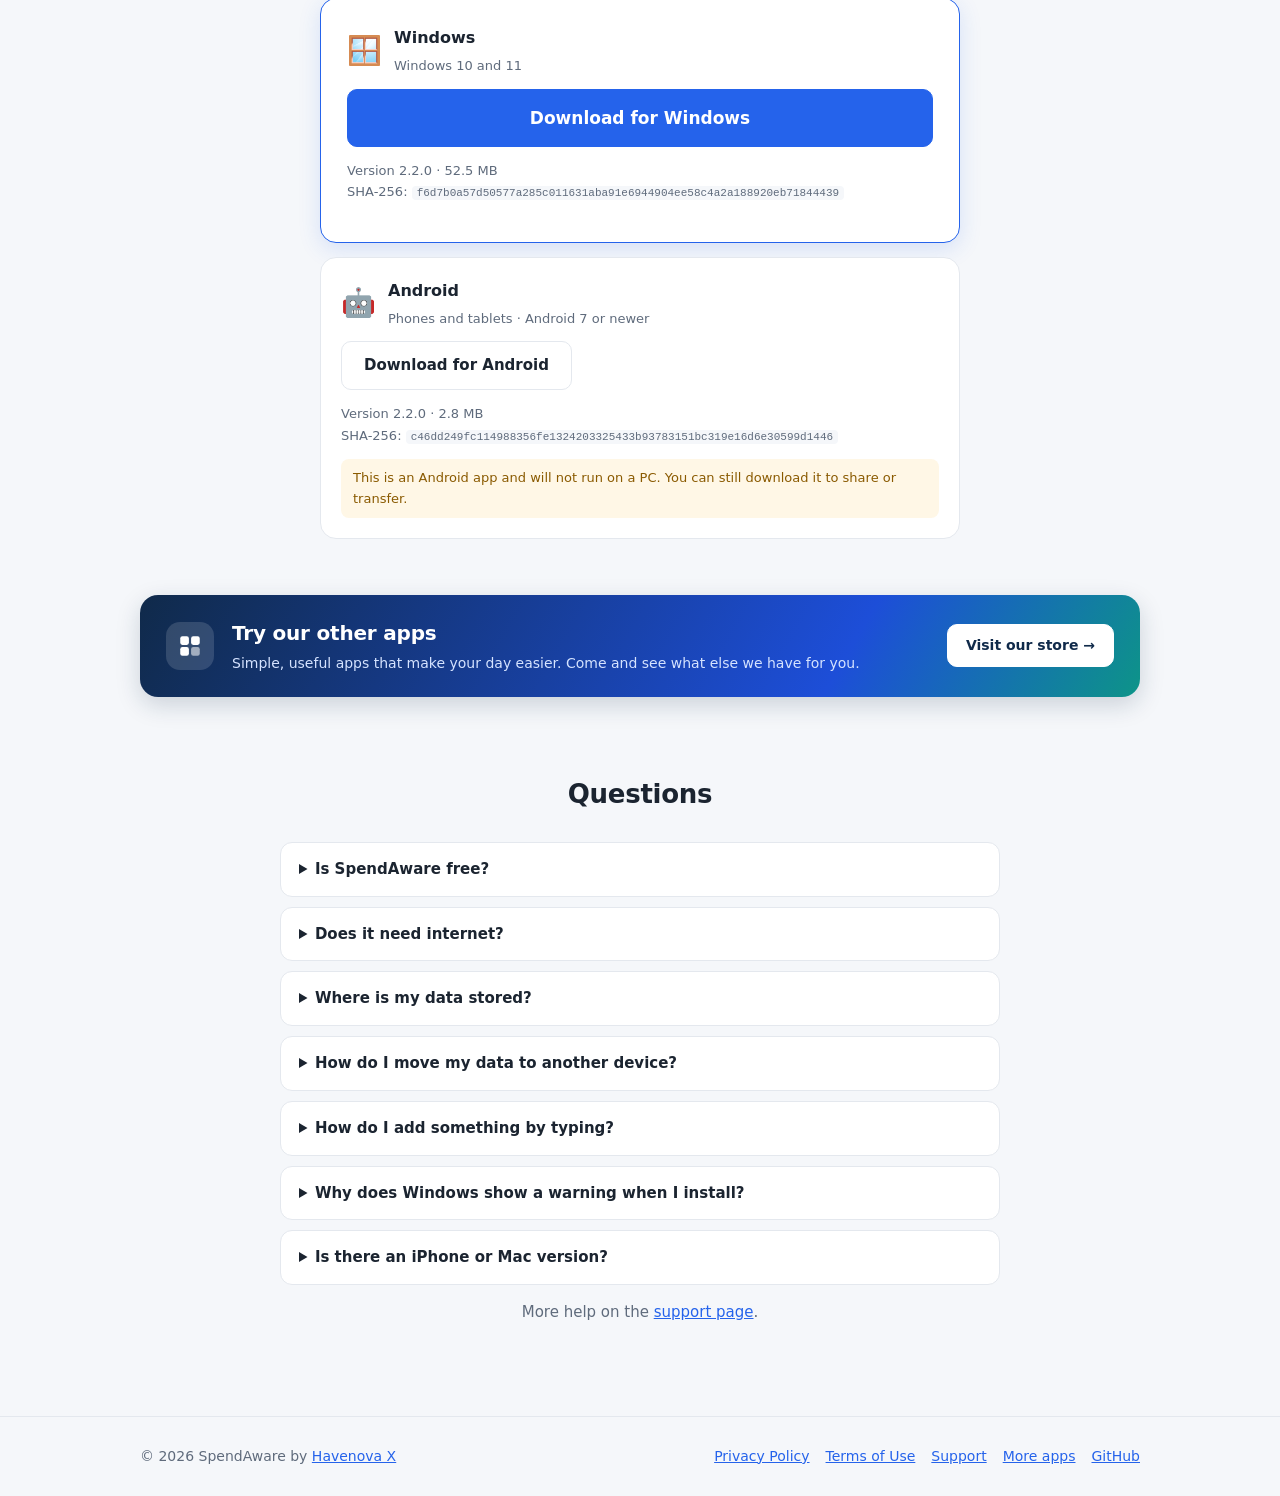
==== commit c6a7ead6: "Add files via upload" ====
--- a/index.html
+++ b/index.html
@@ -9,15 +9,23 @@
 <main><div class="w hero"><img src="icon.png" alt="SpendAware logo"><h1>Know where your money goes.</h1><p>SpendAware is a simple, private expense tracker. Record spending and income, keep track of debts, and print invoices. It works fully offline on Windows and Android.</p><div class="cta"><a class="btn" id="hb" href="#download">Download free</a><a class="btn sec" href="#features">See features</a></div><div class="pills"><span>Free</span><span>Works offline</span><span>Your data stays on your device</span><span>Windows + Android</span></div></div>
 <section id="features"><div class="w"><div class="hd"><h2>Everything you need, nothing you don’t</h2><div class="m">Built to replace your notebook and your spreadsheet.</div></div><div class="g"><div class="c"><div class="i">📥</div><h3>Income and expenses</h3><p>Record money in and out in seconds, with categories and an optional reason.</p></div><div class="c"><div class="i">🤝</div><h3>Debts, clearly</h3><p>See who owes you and who you owe, with part-payments and due dates.</p></div><div class="c"><div class="i">✨</div><h3>Quick add by typing</h3><p>Type “add expense: 1500, lunch” and it is saved. No forms.</p></div><div class="c"><div class="i">🧾</div><h3>Invoice PDF</h3><p>Turn any debt into a clean invoice and save it as a PDF.</p></div><div class="c"><div class="i">🔔</div><h3>Smart reminders</h3><p>Get notified when you owe a lot or a debt is due.</p></div><div class="c"><div class="i">💾</div><h3>Backup and restore</h3><p>Back up everything, or only debts or expenses, and move to another device.</p></div><div class="c"><div class="i">🌗</div><h3>Light and dark</h3><p>A calm, readable design with adjustable text size.</p></div><div class="c"><div class="i">📴</div><h3>Fully offline</h3><p>Works without internet. Your records stay on your own device.</p></div></div></div></section>
 <section><div class="w"><div class="hd"><h2>How it works</h2></div><div class="g st"><div class="c"><h3>Install</h3><p>Download the app for your device and open it. Add your name and currency.</p></div><div class="c"><h3>Record</h3><p>Tap + to add an expense, income or debt. Or just type it in Quick add.</p></div><div class="c"><h3>Stay on top</h3><p>See your balance, spending and debts at a glance, and get reminders when it matters.</p></div></div></div></section>
-<section id="download"><div class="w"><div class="hd"><h2>Download SpendAware</h2><div class="m">Free for Windows and Android.</div></div><div class="dls" id="ty" hidden></div><div class="dls" id="d"><div class="dl"><p class="m">Loading downloads…</p></div></div></div></section>
+<section id="download"><div class="w"><div class="hd"><h2>Download SpendAware</h2><div class="m">Free for Windows and Android.</div></div><div class="tot" id="tt" hidden></div><div class="dls" id="ty" hidden></div><div class="dls" id="d"><div class="dl"><p class="m">Loading downloads…</p></div></div></div></section>
 <section class="more-s"><div class="w"><div class="more"><div class="mi"><svg viewBox="0 0 24 24" width="26" height="26" fill="currentColor" aria-hidden="true"><rect x="3" y="3" width="8" height="8" rx="2"/><rect x="13" y="3" width="8" height="8" rx="2"/><rect x="3" y="13" width="8" height="8" rx="2"/><rect x="13" y="13" width="8" height="8" rx="2" opacity=".55"/></svg></div><div class="mt"><h2>Try our other apps</h2><p>Simple, useful apps that make your day easier. Come and see what else we have for you.</p></div><a class="btn sm" href="https://www.havenovax.name.ng/store" rel="noopener">Visit our store <span aria-hidden="true">→</span></a></div></div></section>
 <section id="faq"><div class="w" style="max-width:760px"><div class="hd"><h2>Questions</h2></div><details><summary>Is SpendAware free?</summary><p>Yes. SpendAware is free on Windows and Android. The Android app shows ads, and you can watch an optional short video to earn coins for extra tools.</p></details><details><summary>Does it need internet?</summary><p>No. Everything works offline. The app only goes online to check for announcements and, on Android, to load ads.</p></details><details><summary>Where is my data stored?</summary><p>Only on your own phone or PC. We do not have an account system and cannot see your records.</p></details><details><summary>How do I move my data to another device?</summary><p>Open Settings, choose Backup, and save the .spendaware file. On the other device, open that file or choose Restore.</p></details><details><summary>How do I add something by typing?</summary><p>Open Quick add and type, for example: add expense: 1000, lunch. You can also use add income, add debt or add owe. The reason is optional.</p></details><details><summary>Why does Windows show a warning when I install?</summary><p>New apps without a paid certificate can trigger SmartScreen. Choose More info, then Run anyway. You can verify the download with the SHA-256 code shown in the download section.</p></details><details><summary>Is there an iPhone or Mac version?</summary><p>Not yet. SpendAware is available for Windows and Android.</p></details><p class="m" style="text-align:center">More help on the <a href="support.html">support page</a>.</p></div></section></main><script>(async()=>{const g=async u=>{try{return await(await fetch(u,{cache:'no-store'})).json()}catch(e){return{}}};
 const[L,M]=await Promise.all([g('latest.json'),g('mobile.json')]);const ua=navigator.userAgent,an=/Android/i.test(ua),ios=/iPhone|iPad|iPod/i.test(ua),win=/Windows/i.test(ua),mac=/Macintosh/i.test(ua)&&!ios;
 const mb=n=>n?' · '+(n/1048576).toFixed(1)+' MB':'';
-const card=(ic,t,sub,o,bt,warn,big)=>`<div class="dl ${big?'big':''}"><div class="dh"><span class="di">${ic}</span><div><h3>${t}</h3><div class="m sm">${sub}</div></div></div>${o.url?`<a class="btn ${big?'':'sec'}" href="${o.url}">${bt}</a><p class="m sm">Version ${o.version}${mb(o.size)}${o.sha256?`<br>SHA-256: <code>${o.sha256}</code>`:''}</p>`:'<p class="m">Coming soon.</p>'}${warn?`<div class="warn">${warn}</div>`:''}</div>`;
-const A=card('🤖','Android','Phones and tablets · Android 7 or newer',M,'Download for Android',an?'':'This is an Android app and will not run on a PC. You can still download it to share or transfer.',an);
-const P=card('🪟','Windows','Windows 10 and 11',L,'Download for Windows',(an||ios||mac)?'This installer is for Windows PCs and will not run on your '+(an?'phone':mac?'Mac':'device')+'. You can still download it for later.':'',!an);
+const card=(k,ic,t,sub,o,bt,warn,big)=>`<div class="dl ${big?'big':''}"><div class="dh"><span class="di">${ic}</span><div><h3>${t}</h3><div class="m sm">${sub}</div></div></div><div class="cnt"><span class="n" data-c="${k}">…</span> downloads</div>${o.url?`<a class="btn ${big?'':'sec'}" href="${o.url}">${bt}</a><p class="m sm">Version ${o.version}${mb(o.size)}${o.sha256?`<br>SHA-256: <code>${o.sha256}</code>`:''}</p>`:'<p class="m">Coming soon.</p>'}${warn?`<div class="warn">${warn}</div>`:''}</div>`;
+const A=card('a','🤖','Android','Phones and tablets · Android 7 or newer',M,'Download for Android',an?'':'This is an Android app and will not run on a PC. You can still download it to share or transfer.',an);
+const P=card('w','🪟','Windows','Windows 10 and 11',L,'Download for Windows',(an||ios||mac)?'This installer is for Windows PCs and will not run on your '+(an?'phone':mac?'Mac':'device')+'. You can still download it for later.':'',!an);
 d.innerHTML=an?A+P:P+A+(ios?'<div class="warn">iPhone and iPad are not supported yet.</div>':'');
+const fmt=n=>Number(n).toLocaleString('en-US');
+(async()=>{let c=null;try{c=JSON.parse(sessionStorage.getItem('sa_dl')||'null');if(c&&Date.now()-c.t>6e5)c=null}catch(e){c=null}
+if(!c){try{let w=0,a=0;for(let p=1;p<=5;p++){const r=await fetch('https://api.github.com/repos/Havenova-x/spendaware/releases?per_page=100&page='+p);if(!r.ok)throw 0;const j=await r.json();if(!j.length)break;j.forEach(x=>(x.assets||[]).forEach(f=>{if(/\.exe$/i.test(f.name))w+=f.download_count;else if(/\.apk$/i.test(f.name))a+=f.download_count}));if(j.length<100)break}
+c={w,a,t:Date.now()};try{sessionStorage.setItem('sa_dl',JSON.stringify(c))}catch(e){}}catch(e){c=null}}
+const t=document.getElementById('tt');
+if(!c){document.querySelectorAll('.cnt').forEach(x=>x.hidden=true);return}
+document.querySelector('[data-c=w]').textContent=fmt(c.w);document.querySelector('[data-c=a]').textContent=fmt(c.a);
+t.innerHTML='<div class="tn">'+fmt(c.w+c.a)+'</div><div class="m">Total downloads · '+fmt(c.w)+' on PC · '+fmt(c.a)+' on mobile</div>';t.hidden=false})();
 const b=document.getElementById('hb'),u=an?M.url:L.url;if(u){b.href=u;b.textContent=an?'Download for Android':'Download for Windows'}})()</script>
 <script>document.addEventListener('click',e=>{const a=e.target.closest('a[href]');if(!a)return;const h=a.getAttribute('href')||'';if(!/\.(exe|apk)(\?|#|$)/i.test(h))return;const apk=/\.apk/i.test(h),t=document.getElementById('ty');
 t.innerHTML=`<div class="tyc"><div class="tyh"><svg viewBox="0 0 24 24" width="34" height="34" fill="none" stroke="currentColor" stroke-width="2" stroke-linecap="round" stroke-linejoin="round" aria-hidden="true"><circle cx="12" cy="12" r="10"/><path d="M8 12.5l3 3 5-6"/></svg><div><h3>Thank you for downloading SpendAware!</h3><div class="m sm">${apk?'Your download is starting. When it finishes, open the file to install. If your phone asks, allow installs from your browser.':'Your download is starting. When it finishes, open the file to install. If Windows shows a warning, choose More info, then Run anyway.'}</div></div></div><div class="more"><div class="mi"><svg viewBox="0 0 24 24" width="26" height="26" fill="currentColor" aria-hidden="true"><rect x="3" y="3" width="8" height="8" rx="2"/><rect x="13" y="3" width="8" height="8" rx="2"/><rect x="3" y="13" width="8" height="8" rx="2"/><rect x="13" y="13" width="8" height="8" rx="2" opacity=".55"/></svg></div><div class="mt"><h2>Try our other apps</h2><p>Simple, useful apps that make your day easier. Come and see what else we have for you.</p></div><a class="btn sm" href="https://www.havenovax.name.ng/store" rel="noopener">Visit our store <span aria-hidden="true">&rarr;</span></a></div></div>`;
--- a/style.css
+++ b/style.css
@@ -23,3 +23,5 @@
 .more-s{padding:10px 0 30px}.more{display:flex;align-items:center;gap:18px;flex-wrap:wrap;background:linear-gradient(120deg,#102a4a,#1d4ed8 70%,#0d9488);color:#fff;border-radius:18px;padding:22px 26px;box-shadow:0 8px 24px rgba(16,42,74,.18)}.more h2{font-size:20px;margin:0 0 2px;color:#fff}.more p{margin:0;color:#d5e3ff;font-size:14px}.mi{width:48px;height:48px;border-radius:14px;background:rgba(255,255,255,.14);display:grid;place-items:center;color:#fff}.mt{flex:1;min-width:220px}.btn.sm{background:#fff;color:#102a4a;border-color:#fff;padding:9px 18px;font-size:14px}
 
 #ty{margin-bottom:14px}.tyc{background:var(--card);border:1px solid var(--bd);border-radius:16px;padding:20px;display:flex;flex-direction:column;gap:16px}.tyh{display:flex;gap:12px;align-items:center}.tyh svg{color:#16a34a;flex:none}.tyc .more{box-shadow:none}
+
+.tot{max-width:640px;margin:0 auto 18px;text-align:center;background:var(--card);border:1px solid var(--bd);border-radius:16px;padding:16px 20px}.tot .tn{font-size:34px;font-weight:800;color:var(--ac);line-height:1.1}.cnt{font-size:14px;color:var(--mut);margin:-4px 0 12px}.cnt .n{font-weight:700;color:var(--tx)}
